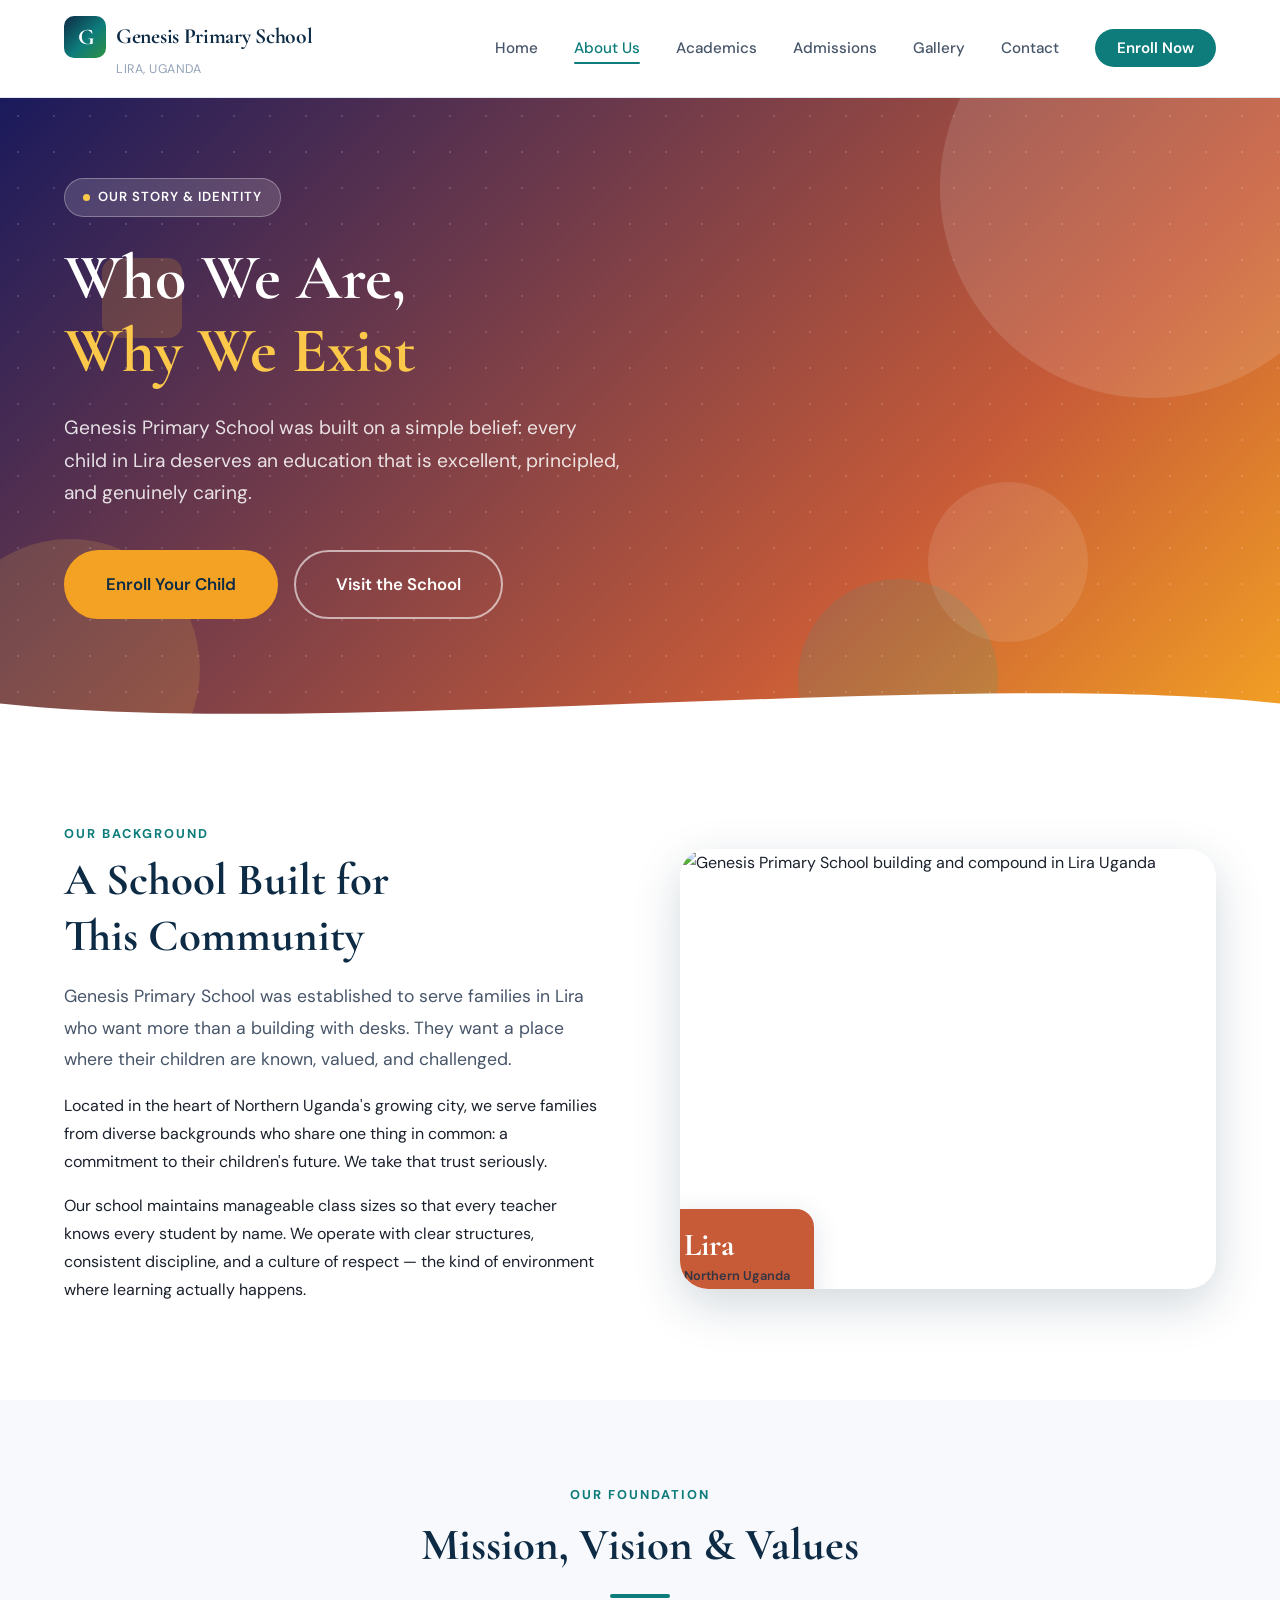
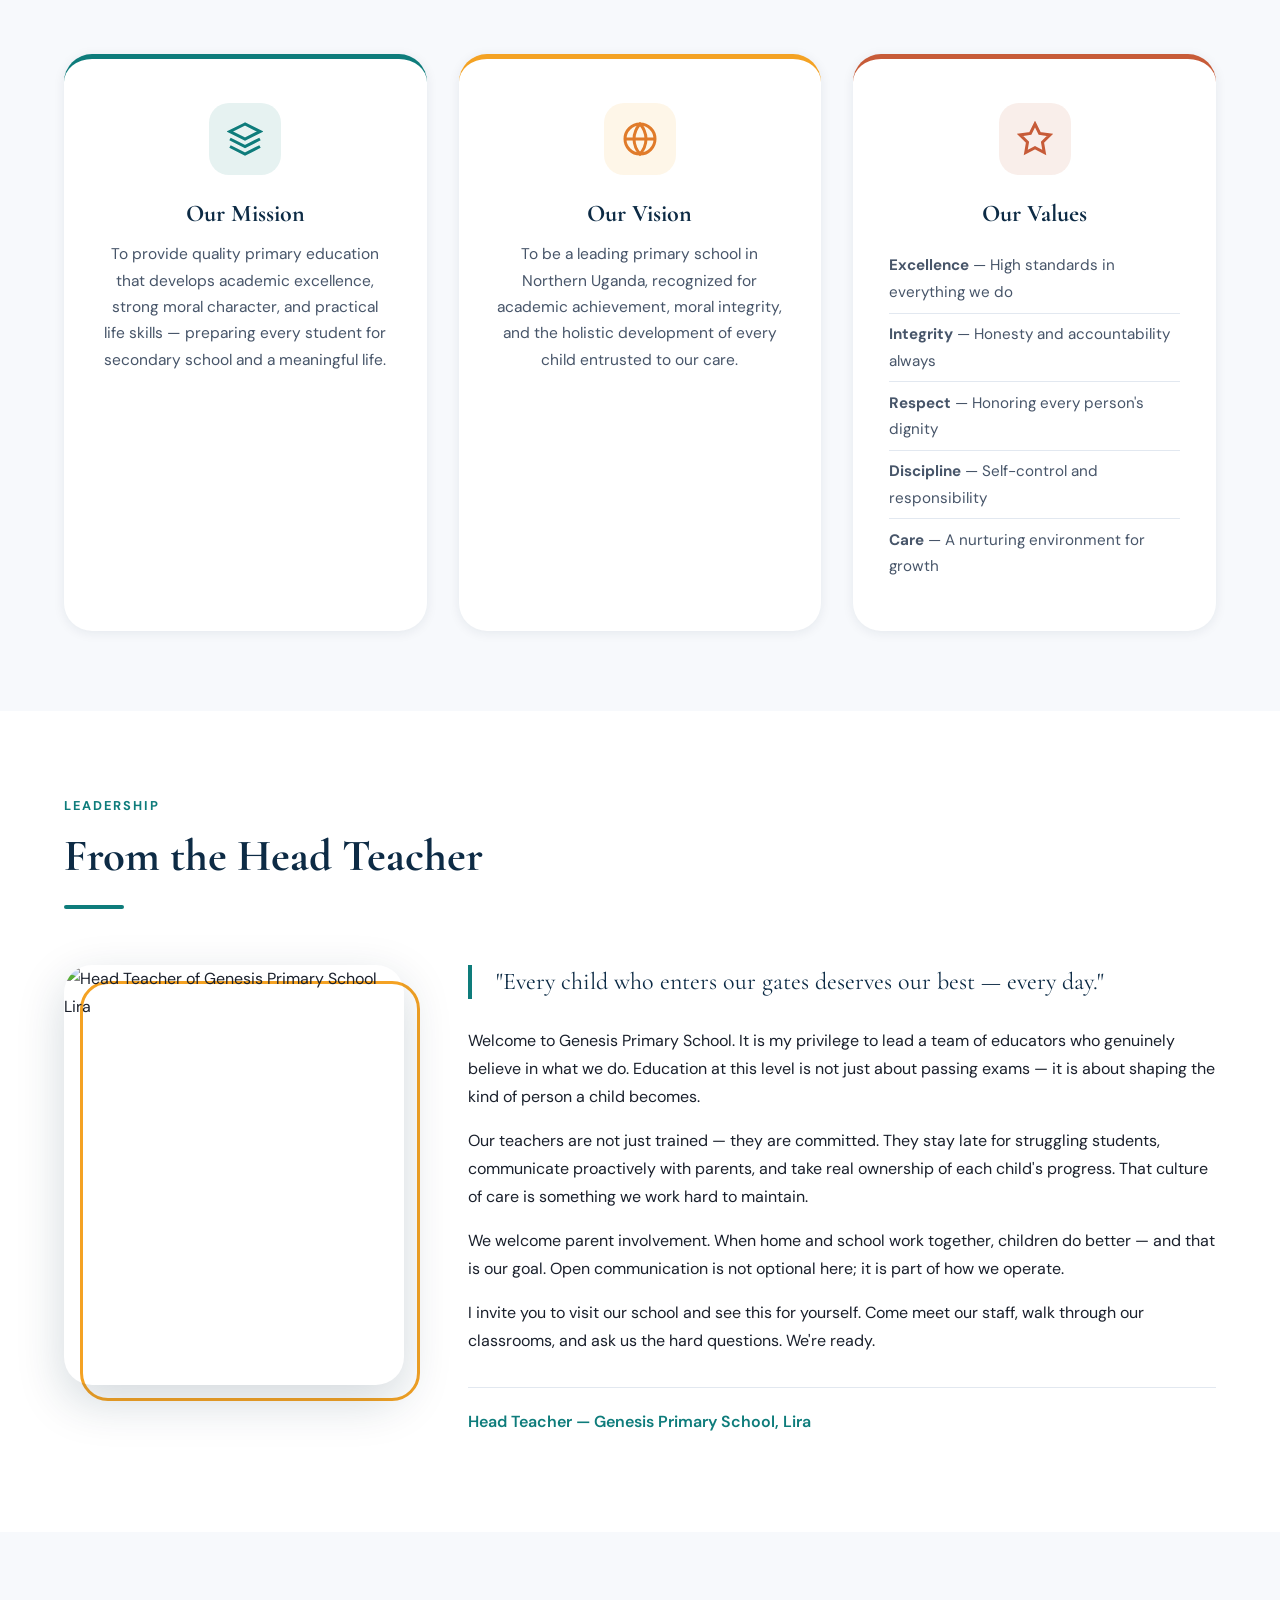
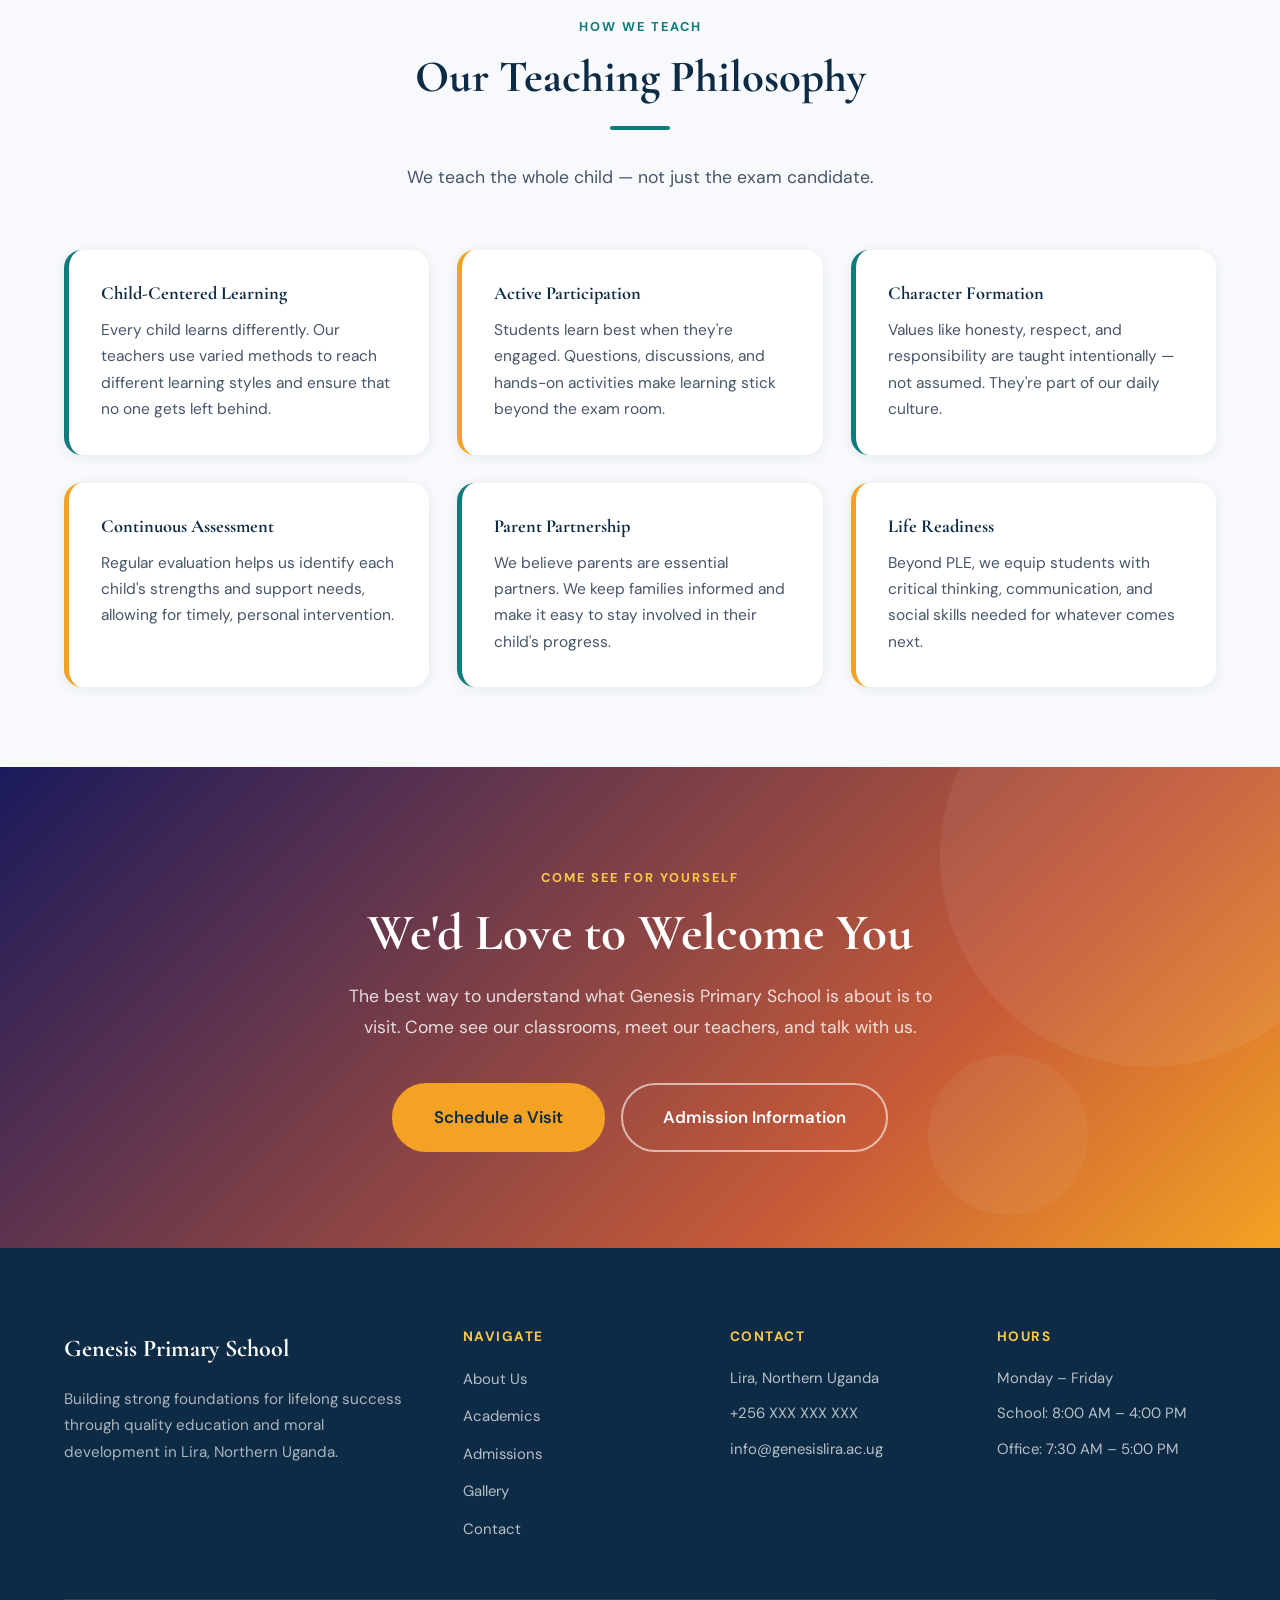
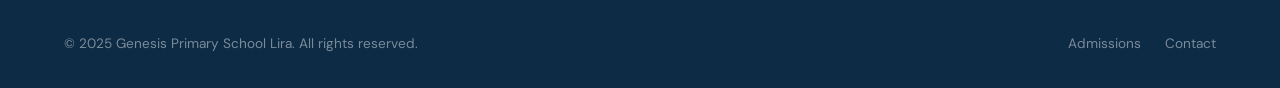
==== about.html @ eee66b1c "Genesis Website" ====
<!DOCTYPE html>
<html lang="en">
<head>
  <meta charset="UTF-8">
  <meta name="viewport" content="width=device-width, initial-scale=1.0">
  <meta name="description" content="About Genesis Primary School Lira — our story, mission, vision, values, and teaching philosophy.">
  <title>About Us | Genesis Primary School Lira</title>
  <link rel="preconnect" href="https://fonts.googleapis.com">
  <link rel="preconnect" href="https://fonts.gstatic.com" crossorigin>
  <link href="https://fonts.googleapis.com/css2?family=Cormorant+Garamond:wght@500;600;700&family=DM+Sans:wght@300;400;500;600;700&display=swap" rel="stylesheet">
  <link rel="stylesheet" href="css/style.css">
</head>
<body>

<!-- NAVBAR -->
<nav class="navbar" id="navbar">
  <div class="container">
    <div class="nav-wrapper">
      <a href="index.html" class="logo">
        <div class="logo-mark">
          <div class="logo-emblem"><span>G</span></div>
          <span class="logo-text">Genesis Primary School</span>
        </div>
        <span class="logo-location">Lira, Uganda</span>
      </a>
      <button class="nav-toggle" id="navToggle" aria-expanded="false" aria-label="Open navigation">
        <span></span><span></span><span></span>
      </button>
      <ul class="nav-menu" id="navMenu">
        <li><a href="index.html">Home</a></li>
        <li><a href="about.html" class="active">About Us</a></li>
        <li><a href="academics.html">Academics</a></li>
        <li><a href="admissions.html">Admissions</a></li>
        <li><a href="gallery.html">Gallery</a></li>
        <li><a href="contact.html">Contact</a></li>
        <li><a href="admissions.html" class="nav-cta">Enroll Now</a></li>
      </ul>
    </div>
  </div>
</nav>

<!-- ═══════════════════════════════════
     HERO — ABOUT (Deep Indigo → Terracotta → Gold)
═══════════════════════════════════ -->
<section class="hero hero--about">
  <div class="hero-shapes">
    <div class="shape shape-1"></div>
    <div class="shape shape-2"></div>
    <div class="shape shape-3"></div>
    <div class="shape shape-4"></div>
    <div class="shape shape-5"></div>
  </div>
  <div class="hero-grid"></div>

  <div class="hero-body">
    <div class="container">
      <div class="hero-badge">
        <span class="hero-badge-dot"></span>
        Our Story &amp; Identity
      </div>
      <h1 class="hero-title">
        Who We Are,<br>
        <span class="accent-line">Why We Exist</span>
      </h1>
      <p class="hero-subtitle">
        Genesis Primary School was built on a simple belief: every child in Lira
        deserves an education that is excellent, principled, and genuinely caring.
      </p>
      <div class="hero-actions">
        <a href="admissions.html" class="btn btn-primary btn-lg">Enroll Your Child</a>
        <a href="contact.html" class="btn btn-outline-white btn-lg">Visit the School</a>
      </div>
    </div>
  </div>

  <div class="hero-wave">
    <svg viewBox="0 0 1440 80" xmlns="http://www.w3.org/2000/svg" preserveAspectRatio="none">
      <path d="M0,40 C360,80 1080,0 1440,40 L1440,80 L0,80 Z" fill="#ffffff"/>
    </svg>
  </div>
</section>


<!-- OUR STORY -->
<section class="section">
  <div class="container">
    <div class="split-section">
      <div class="split-content reveal">
        <span class="section-label">Our Background</span>
        <h2 class="section-title">A School Built for<br>This Community</h2>
        <p class="text-large">
          Genesis Primary School was established to serve families in Lira who want more than a building
          with desks. They want a place where their children are known, valued, and challenged.
        </p>
        <p>
          Located in the heart of Northern Uganda's growing city, we serve families from diverse
          backgrounds who share one thing in common: a commitment to their children's future. We
          take that trust seriously.
        </p>
        <p>
          Our school maintains manageable class sizes so that every teacher knows every student by name.
          We operate with clear structures, consistent discipline, and a culture of respect — the kind
          of environment where learning actually happens.
        </p>
      </div>
      <div class="split-media reveal reveal-delay-2">
        <div class="media-frame">
          <img src="images/school-exterior.jpg" alt="Genesis Primary School building and compound in Lira Uganda">
          <div class="media-badge" style="background: var(--terracotta); color: white;">
            <strong>Lira</strong>
            <span>Northern Uganda</span>
          </div>
        </div>
      </div>
    </div>
  </div>
</section>


<!-- MISSION VISION VALUES -->
<section class="section section-cream">
  <div class="container">
    <div class="section-head section-head--center reveal">
      <span class="section-label">Our Foundation</span>
      <h2 class="section-title">Mission, Vision &amp; Values</h2>
      <div class="divider"></div>
    </div>

    <div class="mvv-grid">
      <div class="mvv-card reveal reveal-delay-1">
        <div class="mvv-icon">
          <svg width="36" height="36" viewBox="0 0 24 24" fill="none" stroke="currentColor" stroke-width="2"><path d="M12 2L2 7l10 5 10-5-10-5z"/><path d="M2 17l10 5 10-5M2 12l10 5 10-5"/></svg>
        </div>
        <h3 class="mvv-title">Our Mission</h3>
        <p class="mvv-text">
          To provide quality primary education that develops academic excellence,
          strong moral character, and practical life skills — preparing every student
          for secondary school and a meaningful life.
        </p>
      </div>

      <div class="mvv-card reveal reveal-delay-2">
        <div class="mvv-icon">
          <svg width="36" height="36" viewBox="0 0 24 24" fill="none" stroke="currentColor" stroke-width="2"><circle cx="12" cy="12" r="10"/><line x1="2" y1="12" x2="22" y2="12"/><path d="M12 2a15.3 15.3 0 0 1 4 10 15.3 15.3 0 0 1-4 10 15.3 15.3 0 0 1-4-10 15.3 15.3 0 0 1 4-10z"/></svg>
        </div>
        <h3 class="mvv-title">Our Vision</h3>
        <p class="mvv-text">
          To be a leading primary school in Northern Uganda, recognized for academic
          achievement, moral integrity, and the holistic development of every child
          entrusted to our care.
        </p>
      </div>

      <div class="mvv-card reveal reveal-delay-3">
        <div class="mvv-icon">
          <svg width="36" height="36" viewBox="0 0 24 24" fill="none" stroke="currentColor" stroke-width="2"><polygon points="12 2 15.09 8.26 22 9.27 17 14.14 18.18 21.02 12 17.77 5.82 21.02 7 14.14 2 9.27 8.91 8.26 12 2"/></svg>
        </div>
        <h3 class="mvv-title">Our Values</h3>
        <ul class="mvv-list">
          <li><strong>Excellence</strong> — High standards in everything we do</li>
          <li><strong>Integrity</strong> — Honesty and accountability always</li>
          <li><strong>Respect</strong> — Honoring every person's dignity</li>
          <li><strong>Discipline</strong> — Self-control and responsibility</li>
          <li><strong>Care</strong> — A nurturing environment for growth</li>
        </ul>
      </div>
    </div>
  </div>
</section>


<!-- HEAD TEACHER MESSAGE -->
<section class="section">
  <div class="container">
    <div class="section-head reveal">
      <span class="section-label">Leadership</span>
      <h2 class="section-title">From the Head Teacher</h2>
      <div class="divider divider--left"></div>
    </div>

    <div class="message-layout">
      <div class="message-photo-wrap reveal">
        <img src="images/head-teacher.jpg" alt="Head Teacher of Genesis Primary School Lira">
        <div class="message-photo-accent"></div>
      </div>
      <div class="message-content reveal reveal-delay-2">
        <blockquote>
          "Every child who enters our gates deserves our best — every day."
        </blockquote>
        <p>
          Welcome to Genesis Primary School. It is my privilege to lead a team of educators who
          genuinely believe in what we do. Education at this level is not just about passing exams —
          it is about shaping the kind of person a child becomes.
        </p>
        <p>
          Our teachers are not just trained — they are committed. They stay late for struggling students,
          communicate proactively with parents, and take real ownership of each child's progress.
          That culture of care is something we work hard to maintain.
        </p>
        <p>
          We welcome parent involvement. When home and school work together, children do better — and that
          is our goal. Open communication is not optional here; it is part of how we operate.
        </p>
        <p>
          I invite you to visit our school and see this for yourself. Come meet our staff, walk through
          our classrooms, and ask us the hard questions. We're ready.
        </p>
        <p class="message-signature">Head Teacher — Genesis Primary School, Lira</p>
      </div>
    </div>
  </div>
</section>


<!-- TEACHING PHILOSOPHY -->
<section class="section section-cream">
  <div class="container">
    <div class="section-head section-head--center reveal">
      <span class="section-label">How We Teach</span>
      <h2 class="section-title">Our Teaching Philosophy</h2>
      <div class="divider"></div>
      <p class="section-desc section-desc--center mt-md">
        We teach the whole child — not just the exam candidate.
      </p>
    </div>

    <div class="philosophy-grid">
      <div class="philosophy-card reveal reveal-delay-1">
        <h3>Child-Centered Learning</h3>
        <p>Every child learns differently. Our teachers use varied methods to reach different learning styles and ensure that no one gets left behind.</p>
      </div>
      <div class="philosophy-card reveal reveal-delay-2">
        <h3>Active Participation</h3>
        <p>Students learn best when they're engaged. Questions, discussions, and hands-on activities make learning stick beyond the exam room.</p>
      </div>
      <div class="philosophy-card reveal reveal-delay-3">
        <h3>Character Formation</h3>
        <p>Values like honesty, respect, and responsibility are taught intentionally — not assumed. They're part of our daily culture.</p>
      </div>
      <div class="philosophy-card reveal reveal-delay-1">
        <h3>Continuous Assessment</h3>
        <p>Regular evaluation helps us identify each child's strengths and support needs, allowing for timely, personal intervention.</p>
      </div>
      <div class="philosophy-card reveal reveal-delay-2">
        <h3>Parent Partnership</h3>
        <p>We believe parents are essential partners. We keep families informed and make it easy to stay involved in their child's progress.</p>
      </div>
      <div class="philosophy-card reveal reveal-delay-3">
        <h3>Life Readiness</h3>
        <p>Beyond PLE, we equip students with critical thinking, communication, and social skills needed for whatever comes next.</p>
      </div>
    </div>
  </div>
</section>


<!-- CTA -->
<section class="cta-section" style="background: var(--hero-about);">
  <div class="hero-shapes">
    <div class="shape shape-1"></div>
    <div class="shape shape-3"></div>
  </div>
  <div class="container">
    <div class="cta-inner reveal">
      <span class="section-label section-label--light">Come See for Yourself</span>
      <h2 class="cta-title">We'd Love to Welcome You</h2>
      <p class="cta-desc">
        The best way to understand what Genesis Primary School is about is to visit.
        Come see our classrooms, meet our teachers, and talk with us.
      </p>
      <div class="cta-buttons">
        <a href="contact.html" class="btn btn-primary btn-lg">Schedule a Visit</a>
        <a href="admissions.html" class="btn btn-outline-white btn-lg">Admission Information</a>
      </div>
    </div>
  </div>
</section>


<!-- FOOTER -->
<footer class="footer">
  <div class="container">
    <div class="footer-top">
      <div class="footer-brand">
        <span class="footer-logo-text">Genesis Primary School</span>
        <p>Building strong foundations for lifelong success through quality education and moral development in Lira, Northern Uganda.</p>
      </div>
      <div>
        <h4 class="footer-heading">Navigate</h4>
        <ul class="footer-links">
          <li><a href="about.html">About Us</a></li>
          <li><a href="academics.html">Academics</a></li>
          <li><a href="admissions.html">Admissions</a></li>
          <li><a href="gallery.html">Gallery</a></li>
          <li><a href="contact.html">Contact</a></li>
        </ul>
      </div>
      <div>
        <h4 class="footer-heading">Contact</h4>
        <ul class="footer-contact-list">
          <li>Lira, Northern Uganda</li>
          <li>+256 XXX XXX XXX</li>
          <li>info@genesislira.ac.ug</li>
        </ul>
      </div>
      <div>
        <h4 class="footer-heading">Hours</h4>
        <ul class="footer-contact-list">
          <li>Monday – Friday</li>
          <li>School: 8:00 AM – 4:00 PM</li>
          <li>Office: 7:30 AM – 5:00 PM</li>
        </ul>
      </div>
    </div>
    <div class="footer-bottom">
      <p>&copy; 2025 Genesis Primary School Lira. All rights reserved.</p>
      <div class="footer-bottom-links">
        <a href="admissions.html">Admissions</a>
        <a href="contact.html">Contact</a>
      </div>
    </div>
  </div>
</footer>

<script src="js/main.js"></script>
</body>
</html>
---- css/style.css ----
/* ============================================================
   GENESIS PRIMARY SCHOOL — FULL STYLES
   Design: Warm-professional, East African soul, modern 2025
   ============================================================ */

/* === ROOT TOKENS === */
:root {
  /* Primary Palette */
  --navy:          #0d2b45;
  --navy-mid:      #1a4060;
  --teal:          #0e7c7b;
  --teal-light:    #12a89e;
  --green:         #2d9142;
  --green-light:   #3ab55a;

  /* Accent / Warmth */
  --gold:          #f4a223;
  --gold-light:    #fbc84a;
  --terracotta:    #c75b38;
  --amber:         #e07b2a;

  /* Hero gradients — each page gets its own */
  --hero-home:     linear-gradient(135deg, #0d2b45 0%, #0e7c7b 55%, #2d9142 100%);
  --hero-about:    linear-gradient(135deg, #1a1a5c 0%, #c75b38 70%, #f4a223 100%);
  --hero-academics:linear-gradient(135deg, #063a2e 0%, #0e7c7b 60%, #2d9142 100%);
  --hero-admissions:linear-gradient(135deg, #2d1654 0%, #0d2b45 55%, #0e7c7b 100%);
  --hero-gallery:  linear-gradient(135deg, #3a1a00 0%, #c75b38 60%, #f4a223 100%);
  --hero-contact:  linear-gradient(135deg, #0d2b45 0%, #1a4060 50%, #0e7c7b 100%);

  /* Neutrals */
  --white:         #ffffff;
  --off-white:     #f7f9fc;
  --gray-100:      #f0f4f8;
  --gray-200:      #e2e8f0;
  --gray-400:      #94a3b8;
  --gray-600:      #475569;
  --gray-900:      #1a202c;

  /* Typography */
  --font-display:  'Cormorant Garamond', Georgia, serif;
  --font-body:     'DM Sans', system-ui, sans-serif;

  /* Spacing */
  --radius:        10px;
  --radius-lg:     18px;
  --radius-xl:     28px;

  /* Shadows */
  --shadow-sm:     0 2px 12px rgba(13,43,69,.08);
  --shadow-md:     0 6px 28px rgba(13,43,69,.13);
  --shadow-lg:     0 16px 48px rgba(13,43,69,.18);

  --transition:    all .35s cubic-bezier(.4,0,.2,1);
}

/* === RESET === */
*, *::before, *::after { box-sizing: border-box; margin: 0; padding: 0; }
html { scroll-behavior: smooth; font-size: 16px; }
body {
  font-family: var(--font-body);
  color: var(--gray-900);
  background: var(--white);
  line-height: 1.75;
  -webkit-font-smoothing: antialiased;
}
a { text-decoration: none; transition: var(--transition); }
img { max-width: 100%; display: block; }
ul { list-style: none; }
h1,h2,h3,h4 { font-family: var(--font-display); line-height: 1.25; color: var(--navy); }
p { margin-bottom: 1rem; }

/* === CONTAINER === */
.container { max-width: 1200px; margin: 0 auto; padding: 0 24px; }

/* ============================================================
   NAVIGATION
   ============================================================ */
.navbar {
  position: sticky;
  top: 0;
  z-index: 900;
  background: rgba(255,255,255,.97);
  backdrop-filter: blur(12px);
  border-bottom: 1px solid var(--gray-200);
  transition: var(--transition);
}
.navbar.scrolled { box-shadow: var(--shadow-md); }

.nav-wrapper {
  display: flex;
  align-items: center;
  justify-content: space-between;
  padding: 1rem 0;
}

/* Logo */
.logo { display: flex; flex-direction: column; gap: 1px; }
.logo-mark {
  display: flex;
  align-items: center;
  gap: 10px;
}
.logo-emblem {
  width: 42px; height: 42px;
  background: var(--hero-home);
  border-radius: 10px;
  display: flex; align-items: center; justify-content: center;
  flex-shrink: 0;
}
.logo-emblem span {
  font-family: var(--font-display);
  font-size: 1.4rem;
  font-weight: 700;
  color: var(--white);
  letter-spacing: -1px;
}
.logo-text {
  font-family: var(--font-display);
  font-size: 1.35rem;
  font-weight: 700;
  color: var(--navy);
  letter-spacing: -.3px;
}
.logo-location {
  font-size: .78rem;
  color: var(--gray-400);
  padding-left: 52px;
  letter-spacing: .5px;
  text-transform: uppercase;
}

/* Nav menu */
.nav-menu {
  display: flex;
  gap: 2.25rem;
  align-items: center;
}
.nav-menu a {
  font-size: .95rem;
  font-weight: 500;
  color: var(--gray-600);
  position: relative;
  padding: 4px 0;
}
.nav-menu a::after {
  content: '';
  position: absolute;
  bottom: -2px; left: 0;
  width: 0; height: 2px;
  background: var(--teal);
  border-radius: 2px;
  transition: var(--transition);
}
.nav-menu a:hover,
.nav-menu a.active { color: var(--teal); }
.nav-menu a:hover::after,
.nav-menu a.active::after { width: 100%; }

/* Enroll CTA in nav */
.nav-cta {
  background: var(--teal);
  color: var(--white) !important;
  padding: 9px 22px !important;
  border-radius: 50px;
  font-weight: 600 !important;
}
.nav-cta:hover { background: var(--teal-light) !important; color: var(--white) !important; }
.nav-cta::after { display: none !important; }

.nav-toggle {
  display: none;
  flex-direction: column;
  gap: 5px;
  background: none;
  border: none;
  cursor: pointer;
  padding: 8px;
}
.nav-toggle span {
  display: block;
  width: 24px; height: 2.5px;
  background: var(--navy);
  border-radius: 2px;
  transition: var(--transition);
}


/* ============================================================
   HERO — ANIMATED, UNIQUE PER PAGE
   ============================================================ */
.hero {
  position: relative;
  overflow: hidden;
  display: flex;
  align-items: center;
  min-height: 620px;
  color: var(--white);
}

/* Each page hero */
.hero--home       { background: var(--hero-home); }
.hero--about      { background: var(--hero-about); }
.hero--academics  { background: var(--hero-academics); }
.hero--admissions { background: var(--hero-admissions); }
.hero--gallery    { background: var(--hero-gallery); }
.hero--contact    { background: var(--hero-contact); }

/* Animated floating shapes */
.hero-shapes { position: absolute; inset: 0; pointer-events: none; overflow: hidden; }

.shape {
  position: absolute;
  border-radius: 50%;
  opacity: .12;
  animation: floatShape 8s ease-in-out infinite;
}
.shape-1 {
  width: 420px; height: 420px;
  background: var(--white);
  top: -120px; right: -80px;
  animation-duration: 9s;
}
.shape-2 {
  width: 260px; height: 260px;
  background: var(--gold-light);
  bottom: -60px; left: -60px;
  animation-duration: 11s;
  animation-delay: -3s;
  opacity: .15;
}
.shape-3 {
  width: 160px; height: 160px;
  background: var(--white);
  top: 60%; right: 15%;
  animation-duration: 7s;
  animation-delay: -5s;
  opacity: .1;
}
.shape-4 {
  width: 80px; height: 80px;
  background: var(--gold);
  top: 25%; left: 8%;
  animation-duration: 6s;
  animation-delay: -1s;
  opacity: .2;
  border-radius: 14px;
}
.shape-5 {
  width: 200px; height: 200px;
  background: var(--teal-light);
  bottom: -40px; right: 22%;
  animation-duration: 10s;
  animation-delay: -7s;
  opacity: .13;
}

@keyframes floatShape {
  0%,100% { transform: translateY(0) rotate(0deg) scale(1); }
  33%      { transform: translateY(-24px) rotate(5deg) scale(1.04); }
  66%      { transform: translateY(12px) rotate(-3deg) scale(.97); }
}

/* Animated dot-grid overlay */
.hero-grid {
  position: absolute; inset: 0;
  background-image: radial-gradient(circle, rgba(255,255,255,.15) 1px, transparent 1px);
  background-size: 36px 36px;
  animation: gridDrift 20s linear infinite;
}
@keyframes gridDrift {
  0%   { background-position: 0 0; }
  100% { background-position: 72px 72px; }
}

/* Wave at the bottom */
.hero-wave {
  position: absolute;
  bottom: -1px; left: 0;
  width: 100%; overflow: hidden;
  line-height: 0;
}
.hero-wave svg { display: block; width: 100%; }

/* Hero content */
.hero-body {
  position: relative;
  z-index: 2;
  width: 100%;
  padding: 80px 0 120px;
}
.hero-badge {
  display: inline-flex;
  align-items: center;
  gap: 8px;
  background: rgba(255,255,255,.15);
  border: 1px solid rgba(255,255,255,.3);
  backdrop-filter: blur(8px);
  color: var(--white);
  font-size: .82rem;
  font-weight: 600;
  letter-spacing: 1px;
  text-transform: uppercase;
  padding: 7px 18px;
  border-radius: 50px;
  margin-bottom: 1.5rem;
  opacity: 0;
  animation: heroReveal .7s ease .1s forwards;
}
.hero-badge-dot {
  width: 7px; height: 7px;
  background: var(--gold-light);
  border-radius: 50%;
  animation: pulse 2s infinite;
}
@keyframes pulse {
  0%,100% { transform: scale(1); opacity: 1; }
  50%      { transform: scale(1.5); opacity: .6; }
}

.hero-title {
  font-family: var(--font-display);
  font-size: clamp(2.6rem, 5vw, 4.2rem);
  font-weight: 700;
  color: var(--white);
  line-height: 1.15;
  max-width: 720px;
  opacity: 0;
  animation: heroReveal .8s ease .25s forwards;
}
.hero-title .accent-line {
  display: block;
  color: var(--gold-light);
}

.hero-subtitle {
  font-size: clamp(1rem, 2vw, 1.2rem);
  color: rgba(255,255,255,.85);
  max-width: 560px;
  margin: 1.5rem 0 2.5rem;
  line-height: 1.7;
  opacity: 0;
  animation: heroReveal .8s ease .45s forwards;
}

.hero-actions {
  display: flex;
  gap: 1rem;
  flex-wrap: wrap;
  opacity: 0;
  animation: heroReveal .8s ease .65s forwards;
}

/* Hero stats row */
.hero-stats {
  display: flex;
  gap: 3rem;
  margin-top: 3.5rem;
  padding-top: 2rem;
  border-top: 1px solid rgba(255,255,255,.2);
  opacity: 0;
  animation: heroReveal .8s ease .85s forwards;
}
.hero-stat strong {
  display: block;
  font-family: var(--font-display);
  font-size: 2rem;
  color: var(--gold-light);
  line-height: 1;
}
.hero-stat span {
  font-size: .82rem;
  color: rgba(255,255,255,.75);
  letter-spacing: .5px;
  text-transform: uppercase;
}

/* Floating image card in hero */
.hero-image-card {
  position: absolute;
  right: 5%;
  top: 50%;
  transform: translateY(-50%);
  width: 340px;
  border-radius: var(--radius-xl);
  overflow: hidden;
  box-shadow: 0 32px 80px rgba(0,0,0,.35);
  opacity: 0;
  animation: heroReveal .9s ease .5s forwards;
}
.hero-image-card img {
  width: 100%; height: 400px;
  object-fit: cover;
}
.hero-image-card-caption {
  background: rgba(255,255,255,.12);
  backdrop-filter: blur(10px);
  padding: 14px 18px;
  border-top: 1px solid rgba(255,255,255,.15);
}
.hero-image-card-caption p {
  font-size: .85rem;
  color: var(--white);
  margin: 0;
  font-weight: 500;
}

@keyframes heroReveal {
  from { opacity: 0; transform: translateY(28px); }
  to   { opacity: 1; transform: translateY(0); }
}


/* ============================================================
   BUTTONS
   ============================================================ */
.btn {
  display: inline-flex;
  align-items: center;
  gap: 8px;
  padding: .85rem 2rem;
  font-family: var(--font-body);
  font-size: .95rem;
  font-weight: 600;
  border-radius: 50px;
  border: 2px solid transparent;
  cursor: pointer;
  transition: var(--transition);
  white-space: nowrap;
}
.btn svg { width: 18px; height: 18px; flex-shrink: 0; }

.btn-primary {
  background: var(--gold);
  color: var(--navy);
  border-color: var(--gold);
}
.btn-primary:hover {
  background: var(--gold-light);
  border-color: var(--gold-light);
  transform: translateY(-3px);
  box-shadow: 0 12px 30px rgba(244,162,35,.35);
}

.btn-white {
  background: var(--white);
  color: var(--navy);
  border-color: var(--white);
}
.btn-white:hover {
  background: transparent;
  color: var(--white);
  transform: translateY(-3px);
}

.btn-outline-white {
  background: transparent;
  color: var(--white);
  border-color: rgba(255,255,255,.6);
}
.btn-outline-white:hover {
  background: var(--white);
  color: var(--navy);
  transform: translateY(-3px);
}

.btn-teal {
  background: var(--teal);
  color: var(--white);
  border-color: var(--teal);
}
.btn-teal:hover {
  background: var(--teal-light);
  border-color: var(--teal-light);
  transform: translateY(-3px);
  box-shadow: 0 12px 30px rgba(14,124,123,.3);
}

.btn-outline-navy {
  background: transparent;
  color: var(--navy);
  border-color: var(--navy);
}
.btn-outline-navy:hover {
  background: var(--navy);
  color: var(--white);
  transform: translateY(-3px);
}

.btn-lg { padding: 1.1rem 2.5rem; font-size: 1.05rem; }
.btn-full { width: 100%; justify-content: center; }


/* ============================================================
   SECTION SCAFFOLDING
   ============================================================ */
.section { padding: 5rem 0; }
.section-sm { padding: 3rem 0; }
.section-cream  { background: var(--off-white); }
.section-navy   { background: var(--navy); }
.section-teal   { background: var(--teal); }
.section-gold   { background: var(--gold); }

.section-label {
  display: inline-block;
  font-size: .8rem;
  font-weight: 700;
  letter-spacing: 2px;
  text-transform: uppercase;
  color: var(--teal);
  margin-bottom: .75rem;
}
.section-label--light { color: var(--gold-light); }

.section-title {
  font-family: var(--font-display);
  font-size: clamp(1.9rem, 3.5vw, 2.8rem);
  color: var(--navy);
  margin-bottom: 1rem;
}
.section-title--white { color: var(--white); }
.section-title--center { text-align: center; }

.section-desc {
  font-size: 1.1rem;
  color: var(--gray-600);
  max-width: 650px;
  line-height: 1.8;
}
.section-desc--center { margin: 0 auto; text-align: center; }
.section-desc--white { color: rgba(255,255,255,.8); }

.section-head { margin-bottom: 3.5rem; }
.section-head--center { text-align: center; }


/* ============================================================
   CARDS — GENERAL
   ============================================================ */
.card {
  background: var(--white);
  border-radius: var(--radius-lg);
  box-shadow: var(--shadow-sm);
  transition: var(--transition);
  overflow: hidden;
}
.card:hover {
  transform: translateY(-6px);
  box-shadow: var(--shadow-lg);
}
.card-body { padding: 2rem; }


/* ============================================================
   HOME — WHY CHOOSE US
   ============================================================ */
.features-grid {
  display: grid;
  grid-template-columns: repeat(auto-fit, minmax(260px, 1fr));
  gap: 1.75rem;
}
.feature-card {
  background: var(--white);
  border-radius: var(--radius-lg);
  padding: 2.25rem 2rem;
  box-shadow: var(--shadow-sm);
  border-bottom: 4px solid transparent;
  transition: var(--transition);
  position: relative;
  overflow: hidden;
}
.feature-card::before {
  content: '';
  position: absolute;
  top: 0; left: 0; right: 0;
  height: 4px;
  background: var(--hero-home);
  transform: scaleX(0);
  transition: var(--transition);
  transform-origin: left;
}
.feature-card:hover::before { transform: scaleX(1); }
.feature-card:hover {
  transform: translateY(-6px);
  box-shadow: var(--shadow-lg);
}
.feature-icon {
  width: 58px; height: 58px;
  border-radius: 14px;
  background: var(--gray-100);
  display: flex; align-items: center; justify-content: center;
  margin-bottom: 1.5rem;
  color: var(--teal);
  transition: var(--transition);
}
.feature-card:hover .feature-icon {
  background: var(--teal);
  color: var(--white);
}
.feature-title {
  font-size: 1.2rem;
  color: var(--navy);
  margin-bottom: .75rem;
}
.feature-text { color: var(--gray-600); font-size: .97rem; margin: 0; }


/* ============================================================
   HOME — ACADEMICS SPLIT
   ============================================================ */
.split-section {
  display: grid;
  grid-template-columns: 1fr 1fr;
  gap: 5rem;
  align-items: center;
}
.split-section--reverse .split-media { order: -1; }

.split-content { }
.split-content .section-label { margin-bottom: .5rem; }

.check-list { margin: 1.75rem 0; }
.check-list li {
  display: flex;
  align-items: flex-start;
  gap: 12px;
  padding: .6rem 0;
  color: var(--gray-600);
  border-bottom: 1px solid var(--gray-200);
  font-size: .97rem;
}
.check-list li:last-child { border-bottom: none; }
.check-list li::before {
  content: '';
  display: inline-block;
  width: 20px; height: 20px;
  background: var(--green);
  border-radius: 50%;
  flex-shrink: 0;
  margin-top: 3px;
  background-image: url("data:image/svg+xml,%3Csvg xmlns='http://www.w3.org/2000/svg' viewBox='0 0 24 24' fill='none' stroke='white' stroke-width='3'%3E%3Cpolyline points='20 6 9 17 4 12'/%3E%3C/svg%3E");
  background-size: 12px;
  background-position: center;
  background-repeat: no-repeat;
}

.split-media { position: relative; }
.media-frame {
  border-radius: var(--radius-xl);
  overflow: hidden;
  box-shadow: var(--shadow-lg);
  position: relative;
}
.media-frame img {
  width: 100%; height: 440px;
  object-fit: cover;
  display: block;
}
/* Floating accent badge on image */
.media-badge {
  position: absolute;
  bottom: -20px; left: -20px;
  background: var(--gold);
  color: var(--navy);
  border-radius: var(--radius-lg);
  padding: 1.25rem 1.5rem;
  box-shadow: var(--shadow-md);
  min-width: 140px;
}
.media-badge strong {
  display: block;
  font-family: var(--font-display);
  font-size: 2rem;
  line-height: 1;
}
.media-badge span {
  font-size: .8rem;
  font-weight: 600;
  color: var(--navy);
  opacity: .8;
}


/* ============================================================
   HOME — FACILITIES
   ============================================================ */
.facilities-grid {
  display: grid;
  grid-template-columns: repeat(3, 1fr);
  gap: 1.5rem;
}
.facility-card {
  background: var(--white);
  border-radius: var(--radius-lg);
  padding: 1.75rem;
  box-shadow: var(--shadow-sm);
  display: flex;
  align-items: flex-start;
  gap: 1rem;
  transition: var(--transition);
}
.facility-card:hover {
  transform: translateY(-4px);
  box-shadow: var(--shadow-md);
  background: var(--navy);
  color: var(--white);
}
.facility-card:hover .facility-name { color: var(--white); }
.facility-card:hover .facility-desc { color: rgba(255,255,255,.75); }
.facility-card:hover .facility-icon { background: rgba(255,255,255,.12); color: var(--gold-light); }

.facility-icon {
  width: 46px; height: 46px;
  border-radius: 12px;
  background: var(--gray-100);
  color: var(--teal);
  display: flex; align-items: center; justify-content: center;
  flex-shrink: 0;
  transition: var(--transition);
}
.facility-name {
  font-family: var(--font-display);
  font-size: 1.1rem;
  color: var(--navy);
  margin-bottom: .3rem;
  transition: var(--transition);
}
.facility-desc {
  font-size: .9rem;
  color: var(--gray-600);
  margin: 0;
  transition: var(--transition);
}


/* ============================================================
   HOME — TESTIMONIALS
   ============================================================ */
.testimonials-grid {
  display: grid;
  grid-template-columns: repeat(auto-fit, minmax(300px, 1fr));
  gap: 2rem;
}
.testimonial-card {
  background: var(--white);
  border-radius: var(--radius-lg);
  padding: 2.25rem;
  box-shadow: var(--shadow-sm);
  position: relative;
  transition: var(--transition);
}
.testimonial-card:hover {
  transform: translateY(-5px);
  box-shadow: var(--shadow-md);
}
.testimonial-card::before {
  content: '"';
  position: absolute;
  top: -10px; left: 24px;
  font-family: var(--font-display);
  font-size: 7rem;
  color: var(--teal);
  opacity: .12;
  line-height: 1;
  pointer-events: none;
}
.stars {
  display: flex;
  gap: 3px;
  margin-bottom: 1rem;
}
.stars span {
  color: var(--gold);
  font-size: 1.1rem;
}
.testimonial-text {
  color: var(--gray-600);
  font-style: italic;
  line-height: 1.8;
  margin-bottom: 1.5rem;
}
.testimonial-author {
  display: flex;
  align-items: center;
  gap: 12px;
}
.author-avatar {
  width: 44px; height: 44px;
  border-radius: 50%;
  background: var(--hero-home);
  display: flex; align-items: center; justify-content: center;
  color: var(--white);
  font-family: var(--font-display);
  font-size: 1.1rem;
  font-weight: 700;
  flex-shrink: 0;
}
.author-name {
  font-weight: 600;
  color: var(--navy);
  margin-bottom: 2px;
  font-size: .97rem;
}
.author-role {
  font-size: .82rem;
  color: var(--teal);
  font-weight: 600;
  margin: 0;
}


/* ============================================================
   CTA SECTION
   ============================================================ */
.cta-section {
  padding: 6rem 0;
  position: relative;
  overflow: hidden;
  background: var(--hero-home);
  text-align: center;
}
.cta-section .hero-shapes { opacity: .5; }
.cta-inner { position: relative; z-index: 2; }
.cta-title {
  font-family: var(--font-display);
  font-size: clamp(2rem, 4vw, 3.2rem);
  color: var(--white);
  margin-bottom: 1rem;
}
.cta-desc {
  font-size: 1.1rem;
  color: rgba(255,255,255,.82);
  max-width: 600px;
  margin: 0 auto 2.5rem;
  line-height: 1.75;
}
.cta-buttons {
  display: flex;
  gap: 1rem;
  justify-content: center;
  flex-wrap: wrap;
}


/* ============================================================
   ABOUT PAGE
   ============================================================ */
.mvv-grid {
  display: grid;
  grid-template-columns: repeat(3, 1fr);
  gap: 2rem;
}
.mvv-card {
  background: var(--white);
  border-radius: var(--radius-xl);
  padding: 2.75rem 2.25rem;
  box-shadow: var(--shadow-sm);
  text-align: center;
  transition: var(--transition);
  position: relative;
  overflow: hidden;
}
.mvv-card:nth-child(1) { border-top: 5px solid var(--teal); }
.mvv-card:nth-child(2) { border-top: 5px solid var(--gold); }
.mvv-card:nth-child(3) { border-top: 5px solid var(--terracotta); }
.mvv-card:hover { transform: translateY(-8px); box-shadow: var(--shadow-lg); }

.mvv-icon {
  width: 72px; height: 72px;
  border-radius: 20px;
  margin: 0 auto 1.5rem;
  display: flex; align-items: center; justify-content: center;
}
.mvv-card:nth-child(1) .mvv-icon { background: rgba(14,124,123,.1); color: var(--teal); }
.mvv-card:nth-child(2) .mvv-icon { background: rgba(244,162,35,.1); color: var(--amber); }
.mvv-card:nth-child(3) .mvv-icon { background: rgba(199,91,56,.1); color: var(--terracotta); }

.mvv-title {
  font-size: 1.5rem;
  margin-bottom: .75rem;
  color: var(--navy);
}
.mvv-text { color: var(--gray-600); line-height: 1.7; font-size: .97rem; margin: 0; }
.mvv-list { text-align: left; margin-top: 1rem; }
.mvv-list li {
  padding: .45rem 0;
  color: var(--gray-600);
  font-size: .95rem;
  border-bottom: 1px solid var(--gray-200);
}
.mvv-list li:last-child { border-bottom: none; }

/* Head Teacher message */
.message-layout {
  display: grid;
  grid-template-columns: 340px 1fr;
  gap: 4rem;
  align-items: start;
}
.message-photo-wrap { position: relative; }
.message-photo-wrap img {
  width: 100%; height: 420px;
  object-fit: cover;
  border-radius: var(--radius-xl);
  box-shadow: var(--shadow-lg);
}
.message-photo-accent {
  position: absolute;
  bottom: -16px; right: -16px;
  width: 100%; height: 100%;
  border-radius: var(--radius-xl);
  border: 3px solid var(--gold);
  z-index: -1;
}
.message-content blockquote {
  font-family: var(--font-display);
  font-size: 1.5rem;
  color: var(--navy);
  border-left: 4px solid var(--teal);
  padding-left: 1.5rem;
  margin-bottom: 1.75rem;
  line-height: 1.4;
}
.message-signature {
  margin-top: 2rem;
  padding-top: 1.25rem;
  border-top: 1px solid var(--gray-200);
  color: var(--teal);
  font-weight: 600;
}

/* Philosophy */
.philosophy-grid {
  display: grid;
  grid-template-columns: repeat(auto-fit, minmax(280px, 1fr));
  gap: 1.75rem;
}
.philosophy-card {
  background: var(--white);
  border-radius: var(--radius-lg);
  padding: 2rem;
  box-shadow: var(--shadow-sm);
  transition: var(--transition);
  border-left: 5px solid transparent;
}
.philosophy-card:nth-child(odd) { border-color: var(--teal); }
.philosophy-card:nth-child(even) { border-color: var(--gold); }
.philosophy-card:hover { transform: translateY(-5px); box-shadow: var(--shadow-md); }
.philosophy-card h3 { font-size: 1.15rem; color: var(--navy); margin-bottom: .75rem; }
.philosophy-card p { color: var(--gray-600); margin: 0; font-size: .97rem; line-height: 1.7; }


/* ============================================================
   ACADEMICS PAGE
   ============================================================ */
.subjects-grid {
  display: grid;
  grid-template-columns: repeat(auto-fill, minmax(240px, 1fr));
  gap: 1.5rem;
}
.subject-card {
  background: var(--white);
  border-radius: var(--radius-lg);
  padding: 1.75rem;
  box-shadow: var(--shadow-sm);
  transition: var(--transition);
  position: relative;
  overflow: hidden;
}
.subject-card:hover {
  transform: translateY(-5px);
  box-shadow: var(--shadow-md);
}
.subject-stripe {
  height: 4px;
  border-radius: 4px;
  margin-bottom: 1.25rem;
}
.subject-card:nth-child(1)  .subject-stripe { background: var(--teal); }
.subject-card:nth-child(2)  .subject-stripe { background: var(--gold); }
.subject-card:nth-child(3)  .subject-stripe { background: var(--terracotta); }
.subject-card:nth-child(4)  .subject-stripe { background: var(--green); }
.subject-card:nth-child(5)  .subject-stripe { background: var(--navy); }
.subject-card:nth-child(6)  .subject-stripe { background: var(--amber); }
.subject-card:nth-child(7)  .subject-stripe { background: var(--teal-light); }
.subject-card:nth-child(8)  .subject-stripe { background: var(--gold); }
.subject-card h3 { font-size: 1.1rem; margin-bottom: .6rem; color: var(--navy); }
.subject-card p { color: var(--gray-600); font-size: .92rem; margin: 0; }

/* Class levels */
.levels-grid {
  display: grid;
  grid-template-columns: 1fr 1fr;
  gap: 2.5rem;
}
.level-card {
  background: var(--white);
  border-radius: var(--radius-xl);
  padding: 2.5rem;
  box-shadow: var(--shadow-sm);
}
.level-header {
  display: flex;
  align-items: center;
  gap: 1rem;
  margin-bottom: 1.5rem;
}
.level-badge {
  font-family: var(--font-display);
  font-size: 1.5rem;
  font-weight: 700;
  padding: .5rem 1.25rem;
  border-radius: 50px;
  color: var(--white);
}
.level-badge--lower { background: var(--teal); }
.level-badge--upper { background: var(--terracotta); }
.level-card h3 { font-size: 1.4rem; color: var(--navy); }

/* Approach steps */
.approach-grid {
  display: grid;
  grid-template-columns: repeat(auto-fit, minmax(240px, 1fr));
  gap: 2rem;
}
.approach-card {
  background: var(--white);
  border-radius: var(--radius-lg);
  padding: 2rem;
  box-shadow: var(--shadow-sm);
  transition: var(--transition);
}
.approach-card:hover { transform: translateY(-5px); box-shadow: var(--shadow-md); }
.approach-num {
  display: inline-flex;
  align-items: center; justify-content: center;
  width: 48px; height: 48px;
  border-radius: 50%;
  font-family: var(--font-display);
  font-size: 1.3rem;
  font-weight: 700;
  color: var(--white);
  margin-bottom: 1.25rem;
}
.approach-card:nth-child(1) .approach-num { background: var(--teal); }
.approach-card:nth-child(2) .approach-num { background: var(--gold); color: var(--navy); }
.approach-card:nth-child(3) .approach-num { background: var(--terracotta); }
.approach-card:nth-child(4) .approach-num { background: var(--green); }
.approach-card h3 { font-size: 1.1rem; color: var(--navy); margin-bottom: .6rem; }
.approach-card p  { color: var(--gray-600); font-size: .93rem; margin: 0; }

/* Activities */
.activities-grid {
  display: grid;
  grid-template-columns: repeat(auto-fit, minmax(260px, 1fr));
  gap: 1.75rem;
}
.activity-card {
  background: var(--white);
  border-radius: var(--radius-lg);
  padding: 2rem;
  box-shadow: var(--shadow-sm);
  transition: var(--transition);
  position: relative;
  overflow: hidden;
}
.activity-card::after {
  content: '';
  position: absolute;
  bottom: 0; left: 0;
  width: 100%; height: 4px;
}
.activity-card:nth-child(1)::after { background: var(--teal); }
.activity-card:nth-child(2)::after { background: var(--gold); }
.activity-card:nth-child(3)::after { background: var(--terracotta); }
.activity-card:nth-child(4)::after { background: var(--green); }
.activity-card:nth-child(5)::after { background: var(--navy); }
.activity-card:nth-child(6)::after { background: var(--amber); }
.activity-card:hover { transform: translateY(-5px); box-shadow: var(--shadow-md); }
.activity-card h3 { font-size: 1.1rem; color: var(--navy); margin-bottom: .6rem; }
.activity-card p  { color: var(--gray-600); font-size: .93rem; margin: 0; }


/* ============================================================
   ADMISSIONS PAGE
   ============================================================ */
.process-list {
  max-width: 780px;
  margin: 0 auto;
  position: relative;
}
.process-list::before {
  content: '';
  position: absolute;
  left: 28px;
  top: 50px;
  bottom: 20px;
  width: 2px;
  background: linear-gradient(to bottom, var(--teal), var(--gold));
}
.step-row {
  display: flex;
  gap: 2rem;
  margin-bottom: 2.5rem;
  position: relative;
}
.step-num {
  width: 58px; height: 58px;
  background: var(--white);
  border: 3px solid var(--teal);
  color: var(--teal);
  border-radius: 50%;
  display: flex; align-items: center; justify-content: center;
  font-family: var(--font-display);
  font-size: 1.4rem;
  font-weight: 700;
  flex-shrink: 0;
  position: relative;
  z-index: 1;
}
.step-row:nth-child(3) .step-num,
.step-row:nth-child(5) .step-num { border-color: var(--gold); color: var(--amber); }

.step-card {
  flex: 1;
  background: var(--white);
  border-radius: var(--radius-lg);
  padding: 1.75rem 2rem;
  box-shadow: var(--shadow-sm);
  margin-top: 5px;
  transition: var(--transition);
}
.step-card:hover { transform: translateX(6px); box-shadow: var(--shadow-md); }
.step-card h3 { color: var(--navy); margin-bottom: .5rem; font-size: 1.15rem; }
.step-card p  { color: var(--gray-600); margin: 0; font-size: .95rem; }

/* Requirements */
.req-grid {
  display: grid;
  grid-template-columns: 1fr 1fr;
  gap: 2rem;
}
.req-card {
  background: var(--white);
  border-radius: var(--radius-xl);
  padding: 2.5rem;
  box-shadow: var(--shadow-sm);
}
.req-card-header {
  display: flex;
  align-items: center;
  gap: 1rem;
  margin-bottom: 1.75rem;
  padding-bottom: 1rem;
  border-bottom: 2px solid var(--gray-200);
}
.req-icon {
  width: 50px; height: 50px;
  border-radius: 14px;
  display: flex; align-items: center; justify-content: center;
  flex-shrink: 0;
}
.req-icon--teal { background: rgba(14,124,123,.1); color: var(--teal); }
.req-icon--gold { background: rgba(244,162,35,.1); color: var(--amber); }
.req-card h3 { font-size: 1.2rem; color: var(--navy); }
.req-list li {
  display: flex;
  align-items: center;
  gap: 12px;
  padding: .7rem 0;
  color: var(--gray-600);
  border-bottom: 1px solid var(--gray-200);
  font-size: .95rem;
}
.req-list li:last-child { border-bottom: none; }
.req-dot {
  width: 8px; height: 8px;
  border-radius: 50%;
  background: var(--teal);
  flex-shrink: 0;
}

/* Fees callout */
.fees-callout {
  background: linear-gradient(135deg, rgba(14,124,123,.07), rgba(244,162,35,.07));
  border: 1px solid var(--gray-200);
  border-left: 5px solid var(--gold);
  border-radius: var(--radius-lg);
  padding: 2.5rem;
  display: flex;
  gap: 1.5rem;
  align-items: flex-start;
}
.fees-callout-icon {
  flex-shrink: 0;
  width: 52px; height: 52px;
  background: rgba(244,162,35,.15);
  color: var(--amber);
  border-radius: 14px;
  display: flex; align-items: center; justify-content: center;
}
.fees-callout h4 { color: var(--navy); margin-bottom: .5rem; font-size: 1.2rem; }
.fees-callout p  { color: var(--gray-600); margin: 0; line-height: 1.7; }


/* ============================================================
   GALLERY PAGE
   ============================================================ */
.gallery-filter {
  display: flex;
  flex-wrap: wrap;
  gap: .75rem;
  margin-bottom: 2.5rem;
  justify-content: center;
}
.filter-btn {
  padding: .55rem 1.4rem;
  font-size: .88rem;
  font-weight: 600;
  border-radius: 50px;
  border: 2px solid var(--gray-200);
  background: var(--white);
  color: var(--gray-600);
  cursor: pointer;
  transition: var(--transition);
}
.filter-btn:hover,
.filter-btn.active {
  background: var(--teal);
  border-color: var(--teal);
  color: var(--white);
}

.gallery-grid {
  display: grid;
  grid-template-columns: repeat(3, 1fr);
  gap: 1.25rem;
}
.gallery-item {
  position: relative;
  border-radius: var(--radius-lg);
  overflow: hidden;
  cursor: pointer;
  background: var(--gray-100);
  aspect-ratio: 4/3;
}
.gallery-item.tall { grid-row: span 2; aspect-ratio: auto; }
.gallery-item.wide { grid-column: span 2; }

.gallery-img-wrap {
  width: 100%; height: 100%;
  position: relative;
  overflow: hidden;
}
.gallery-img-wrap img {
  width: 100%; height: 100%;
  object-fit: cover;
  transition: transform .5s ease;
}
.gallery-item:hover .gallery-img-wrap img { transform: scale(1.08); }

.gallery-overlay {
  position: absolute;
  inset: 0;
  background: linear-gradient(to top, rgba(13,43,69,.85) 0%, transparent 55%);
  opacity: 0;
  transition: var(--transition);
  display: flex;
  align-items: flex-end;
  padding: 1.5rem;
}
.gallery-item:hover .gallery-overlay { opacity: 1; }

.gallery-caption {
  color: var(--white);
  font-size: .9rem;
  font-weight: 500;
}
.gallery-zoom {
  position: absolute;
  top: 1rem; right: 1rem;
  width: 38px; height: 38px;
  background: rgba(255,255,255,.2);
  backdrop-filter: blur(6px);
  border-radius: 50%;
  display: flex; align-items: center; justify-content: center;
  color: var(--white);
  opacity: 0;
  transition: var(--transition);
}
.gallery-item:hover .gallery-zoom { opacity: 1; }

/* Placeholder colors for when images are missing */
.gallery-item:nth-child(1)  .gallery-img-wrap { background: linear-gradient(135deg, #0d2b45, #0e7c7b); }
.gallery-item:nth-child(2)  .gallery-img-wrap { background: linear-gradient(135deg, #2d9142, #0e7c7b); }
.gallery-item:nth-child(3)  .gallery-img-wrap { background: linear-gradient(135deg, #c75b38, #f4a223); }
.gallery-item:nth-child(4)  .gallery-img-wrap { background: linear-gradient(135deg, #1a1a5c, #c75b38); }
.gallery-item:nth-child(5)  .gallery-img-wrap { background: linear-gradient(135deg, #063a2e, #2d9142); }
.gallery-item:nth-child(6)  .gallery-img-wrap { background: linear-gradient(135deg, #0d2b45, #1a4060); }
.gallery-item:nth-child(7)  .gallery-img-wrap { background: linear-gradient(135deg, #3a1a00, #c75b38); }
.gallery-item:nth-child(8)  .gallery-img-wrap { background: linear-gradient(135deg, #2d1654, #0d2b45); }
.gallery-item:nth-child(9)  .gallery-img-wrap { background: linear-gradient(135deg, #063a2e, #0e7c7b); }
.gallery-item:nth-child(10) .gallery-img-wrap { background: linear-gradient(135deg, #0e7c7b, #12a89e); }
.gallery-item:nth-child(11) .gallery-img-wrap { background: linear-gradient(135deg, #c75b38, #e07b2a); }
.gallery-item:nth-child(12) .gallery-img-wrap { background: linear-gradient(135deg, #0d2b45, #2d9142); }

/* Lightbox */
.lightbox {
  display: none;
  position: fixed; inset: 0;
  background: rgba(5,10,20,.97);
  z-index: 9000;
  align-items: center;
  justify-content: center;
  padding: 2rem;
}
.lightbox.open { display: flex; }

.lightbox-inner {
  position: relative;
  max-width: 900px;
  width: 100%;
  animation: lbReveal .3s ease;
}
@keyframes lbReveal {
  from { opacity: 0; transform: scale(.92); }
  to   { opacity: 1; transform: scale(1); }
}

.lightbox-img-wrap {
  border-radius: var(--radius-lg);
  overflow: hidden;
  background: var(--gray-900);
}
.lightbox-img-wrap img {
  width: 100%;
  max-height: 75vh;
  object-fit: contain;
}
.lightbox-caption-bar {
  padding: 1rem 0 0;
  text-align: center;
  color: rgba(255,255,255,.75);
  font-size: .93rem;
}

.lb-close {
  position: fixed;
  top: 1.5rem; right: 1.5rem;
  width: 46px; height: 46px;
  background: rgba(255,255,255,.1);
  border: 1px solid rgba(255,255,255,.2);
  border-radius: 50%;
  color: var(--white);
  font-size: 1.5rem;
  display: flex; align-items: center; justify-content: center;
  cursor: pointer;
  transition: var(--transition);
}
.lb-close:hover { background: rgba(255,255,255,.25); }

.lb-nav {
  position: fixed;
  top: 50%; transform: translateY(-50%);
  width: 52px; height: 52px;
  background: rgba(255,255,255,.1);
  border: 1px solid rgba(255,255,255,.2);
  border-radius: 50%;
  color: var(--white);
  font-size: 1.75rem;
  display: flex; align-items: center; justify-content: center;
  cursor: pointer;
  transition: var(--transition);
}
.lb-nav:hover { background: rgba(255,255,255,.25); }
.lb-prev { left: 1.5rem; }
.lb-next { right: 1.5rem; }


/* ============================================================
   CONTACT PAGE
   ============================================================ */
.contact-layout {
  display: grid;
  grid-template-columns: 420px 1fr;
  gap: 4rem;
}
.contact-info-panel { }
.contact-info-panel h2 { font-size: 2rem; margin-bottom: .75rem; }
.contact-info-panel .contact-intro { color: var(--gray-600); line-height: 1.7; margin-bottom: 2.5rem; }

.contact-detail-list { display: flex; flex-direction: column; gap: 1.5rem; margin-bottom: 2.5rem; }
.contact-detail {
  display: flex;
  align-items: flex-start;
  gap: 1rem;
}
.contact-detail-icon {
  width: 48px; height: 48px;
  background: var(--gray-100);
  color: var(--teal);
  border-radius: 14px;
  display: flex; align-items: center; justify-content: center;
  flex-shrink: 0;
}
.contact-detail h4 { font-size: 1rem; color: var(--navy); margin-bottom: 2px; }
.contact-detail p { color: var(--gray-600); margin: 0; font-size: .95rem; line-height: 1.5; }

.hours-card {
  background: var(--gray-100);
  border-radius: var(--radius-lg);
  padding: 1.75rem;
  margin-top: 1rem;
}
.hours-card h4 { color: var(--navy); margin-bottom: 1rem; font-size: 1rem; }
.hours-row {
  display: flex;
  justify-content: space-between;
  padding: .5rem 0;
  border-bottom: 1px solid var(--gray-200);
  font-size: .92rem;
  color: var(--gray-600);
}
.hours-row:last-child { border-bottom: none; }
.hours-row strong { color: var(--navy); font-weight: 600; }

/* Form */
.form-card {
  background: var(--white);
  border-radius: var(--radius-xl);
  box-shadow: var(--shadow-md);
  padding: 3rem;
}
.form-card h2 { margin-bottom: 2rem; }
.form-grid {
  display: grid;
  grid-template-columns: 1fr 1fr;
  gap: 1.25rem;
}
.form-grid .form-full { grid-column: 1 / -1; }

.form-group { display: flex; flex-direction: column; gap: .5rem; }
.form-group label {
  font-size: .9rem;
  font-weight: 600;
  color: var(--gray-600);
}
.form-group input,
.form-group select,
.form-group textarea {
  padding: .875rem 1rem;
  border: 2px solid var(--gray-200);
  border-radius: var(--radius);
  font-family: var(--font-body);
  font-size: .97rem;
  color: var(--gray-900);
  background: var(--off-white);
  transition: var(--transition);
}
.form-group input:focus,
.form-group select:focus,
.form-group textarea:focus {
  outline: none;
  border-color: var(--teal);
  background: var(--white);
  box-shadow: 0 0 0 4px rgba(14,124,123,.1);
}
.form-group textarea { resize: vertical; min-height: 130px; }

.form-submit-row {
  margin-top: 1.75rem;
  display: flex;
  align-items: center;
  justify-content: space-between;
  gap: 1rem;
}
.form-note { font-size: .83rem; color: var(--gray-400); }

/* Map */
.map-section { padding: 0 0 5rem; }
.map-wrap {
  border-radius: var(--radius-xl);
  overflow: hidden;
  box-shadow: var(--shadow-md);
  height: 450px;
}
.map-wrap iframe { width: 100%; height: 100%; border: none; }


/* ============================================================
   FOOTER
   ============================================================ */
.footer {
  background: var(--navy);
  color: rgba(255,255,255,.8);
  padding: 5rem 0 2rem;
}
.footer-top {
  display: grid;
  grid-template-columns: 1.6fr repeat(3, 1fr);
  gap: 3rem;
  padding-bottom: 3.5rem;
  border-bottom: 1px solid rgba(255,255,255,.1);
}
.footer-brand {}
.footer-brand .footer-logo-text {
  font-family: var(--font-display);
  font-size: 1.5rem;
  font-weight: 700;
  color: var(--white);
  margin-bottom: .5rem;
  display: block;
}
.footer-brand p {
  color: rgba(255,255,255,.65);
  font-size: .95rem;
  line-height: 1.75;
  margin-top: 1rem;
}

.footer-heading {
  font-family: var(--font-body);
  font-size: .85rem;
  font-weight: 700;
  color: var(--gold-light);
  letter-spacing: 1.5px;
  text-transform: uppercase;
  margin-bottom: 1.25rem;
}
.footer-links, .footer-contact-list {
  display: flex; flex-direction: column; gap: .6rem;
}
.footer-links a {
  color: rgba(255,255,255,.7);
  font-size: .93rem;
}
.footer-links a:hover { color: var(--gold-light); padding-left: 4px; }
.footer-contact-list li { color: rgba(255,255,255,.7); font-size: .93rem; }

.footer-bottom {
  display: flex;
  align-items: center;
  justify-content: space-between;
  padding-top: 2rem;
  flex-wrap: wrap;
  gap: 1rem;
}
.footer-bottom p { font-size: .85rem; color: rgba(255,255,255,.45); margin: 0; }
.footer-bottom-links {
  display: flex; gap: 1.5rem;
}
.footer-bottom-links a { font-size: .85rem; color: rgba(255,255,255,.45); }
.footer-bottom-links a:hover { color: var(--gold-light); }


/* ============================================================
   SCROLL REVEAL
   ============================================================ */
.reveal {
  opacity: 0;
  transform: translateY(30px);
  transition: opacity .65s ease, transform .65s ease;
}
.reveal.visible {
  opacity: 1;
  transform: translateY(0);
}
.reveal-delay-1 { transition-delay: .1s; }
.reveal-delay-2 { transition-delay: .2s; }
.reveal-delay-3 { transition-delay: .3s; }
.reveal-delay-4 { transition-delay: .4s; }


/* ============================================================
   MISC UTILS
   ============================================================ */
.text-center { text-align: center; }
.text-large { font-size: 1.1rem; color: var(--gray-600); line-height: 1.8; }
.mt-sm { margin-top: 1rem; }
.mt-md { margin-top: 2rem; }
.mt-lg { margin-top: 3rem; }
.highlight { color: var(--teal); }
.highlight-gold { color: var(--gold); }

/* Colored divider */
.divider {
  height: 4px;
  width: 60px;
  border-radius: 4px;
  background: var(--teal);
  margin: 1.25rem auto 0;
}
.divider--left { margin-left: 0; }
.divider--gold { background: var(--gold); }


/* ============================================================
   RESPONSIVE
   ============================================================ */
@media (max-width: 1024px) {
  .split-section,
  .message-layout { grid-template-columns: 1fr; gap: 2.5rem; }
  .split-section--reverse .split-media { order: 0; }
  .message-layout .message-photo-wrap { max-width: 380px; margin: 0 auto; }
  .mvv-grid, .facilities-grid, .levels-grid, .req-grid { grid-template-columns: 1fr 1fr; }
  .contact-layout { grid-template-columns: 1fr; gap: 2.5rem; }
  .footer-top { grid-template-columns: 1fr 1fr; }
  .gallery-grid { grid-template-columns: 1fr 1fr; }
  .gallery-item.wide { grid-column: span 1; }
  .gallery-item.tall { grid-row: span 1; aspect-ratio: 4/3; }
  .hero-image-card { display: none; }
}

@media (max-width: 768px) {
  .nav-menu {
    position: fixed;
    top: 72px; left: -100%;
    width: 100%;
    height: calc(100vh - 72px);
    background: var(--white);
    flex-direction: column;
    align-items: flex-start;
    padding: 2rem;
    gap: 0;
    box-shadow: var(--shadow-lg);
    transition: var(--transition);
    overflow-y: auto;
  }
  .nav-menu.open { left: 0; }
  .nav-menu li { width: 100%; border-bottom: 1px solid var(--gray-200); }
  .nav-menu a { display: block; padding: 1rem 0; font-size: 1.05rem; }
  .nav-toggle { display: flex; }

  .hero { min-height: 520px; }
  .hero-stats { gap: 1.75rem; }
  .hero-stat strong { font-size: 1.5rem; }

  .section { padding: 3.5rem 0; }
  .mvv-grid, .facilities-grid, .levels-grid, .req-grid, .form-grid { grid-template-columns: 1fr; }
  .gallery-grid { grid-template-columns: 1fr 1fr; }
  .footer-top { grid-template-columns: 1fr; gap: 2rem; }
  .footer-bottom { flex-direction: column; text-align: center; }
  .cta-buttons { flex-direction: column; align-items: center; }
  .form-submit-row { flex-direction: column; }
  .btn-full-mobile { width: 100%; justify-content: center; }
}

@media (max-width: 480px) {
  .container { padding: 0 16px; }
  .hero-title { font-size: 2rem; }
  .hero-actions { flex-direction: column; }
  .hero-stats { display: grid; grid-template-columns: 1fr 1fr; gap: 1rem; }
  .gallery-grid { grid-template-columns: 1fr; }
  .gallery-filter { gap: .5rem; }
  .filter-btn { padding: .45rem 1rem; font-size: .82rem; }
  .form-card { padding: 1.75rem; }
  .process-list::before { display: none; }
}
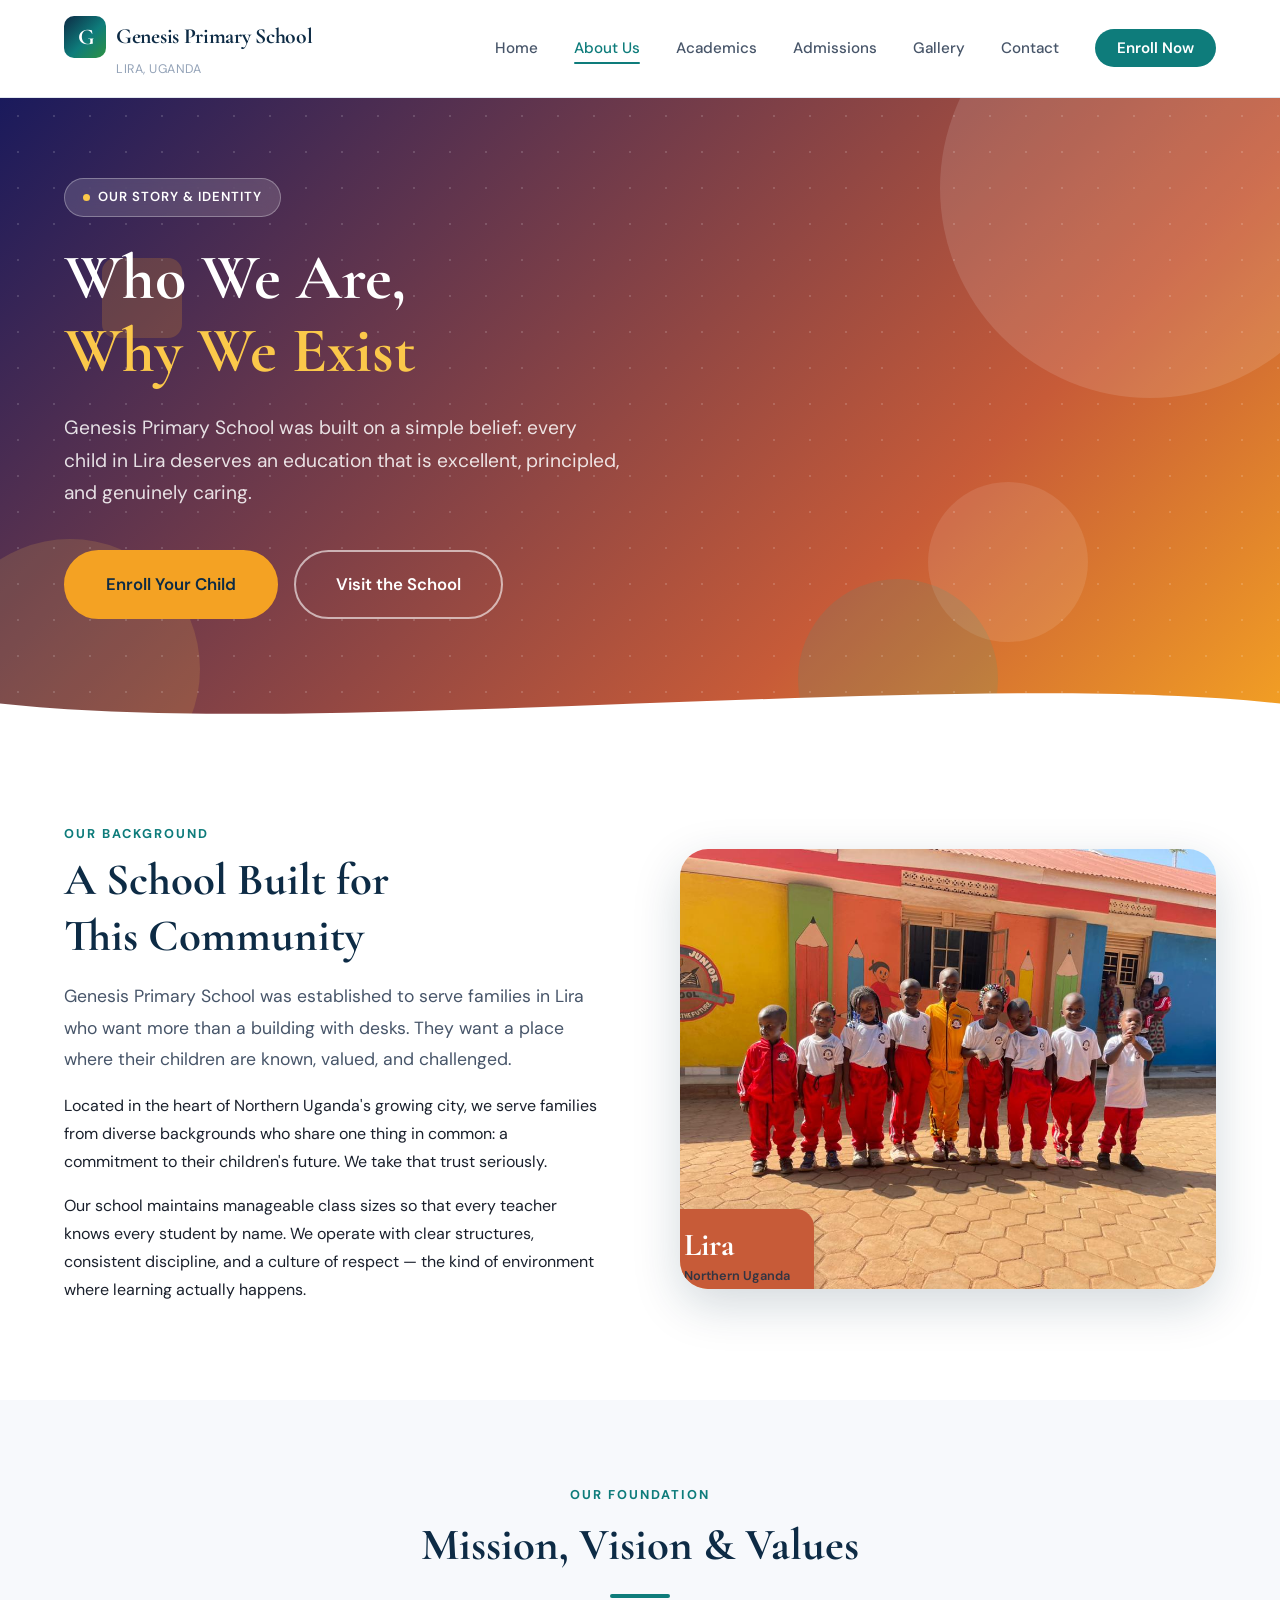
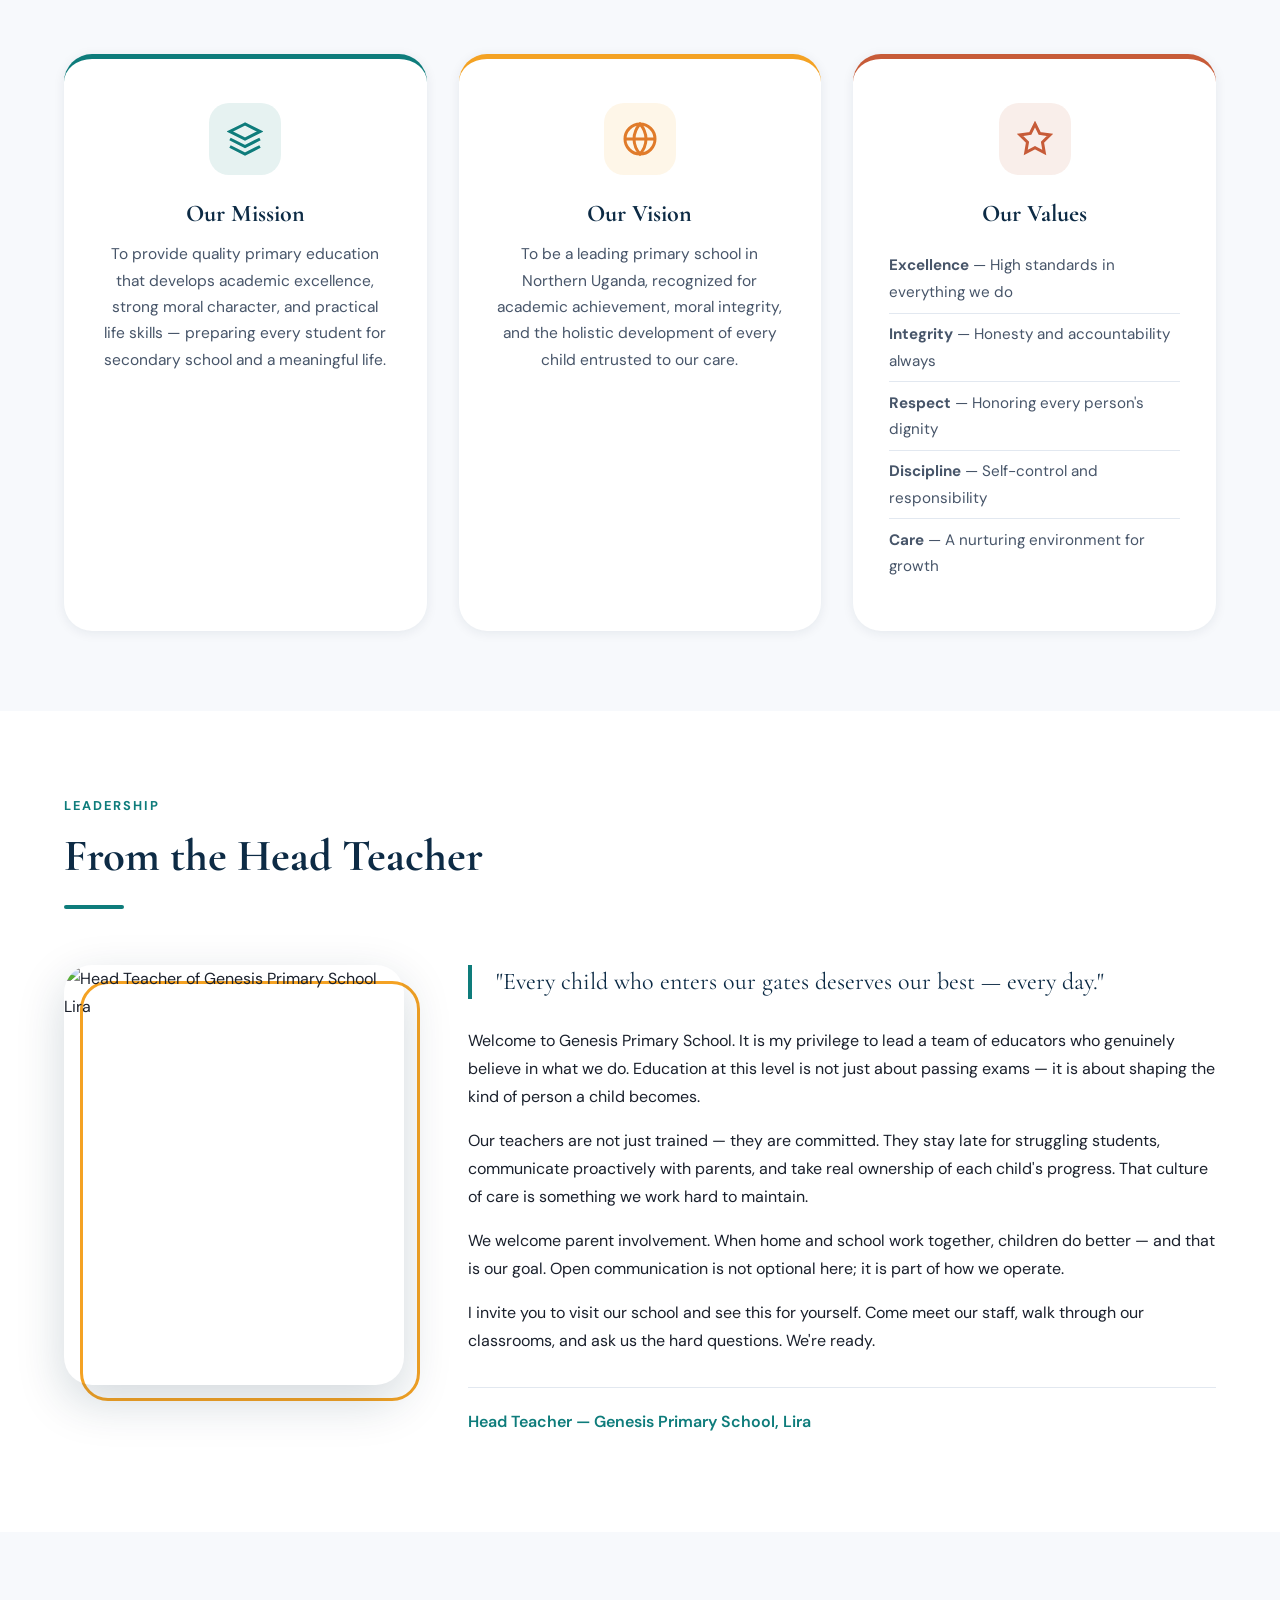
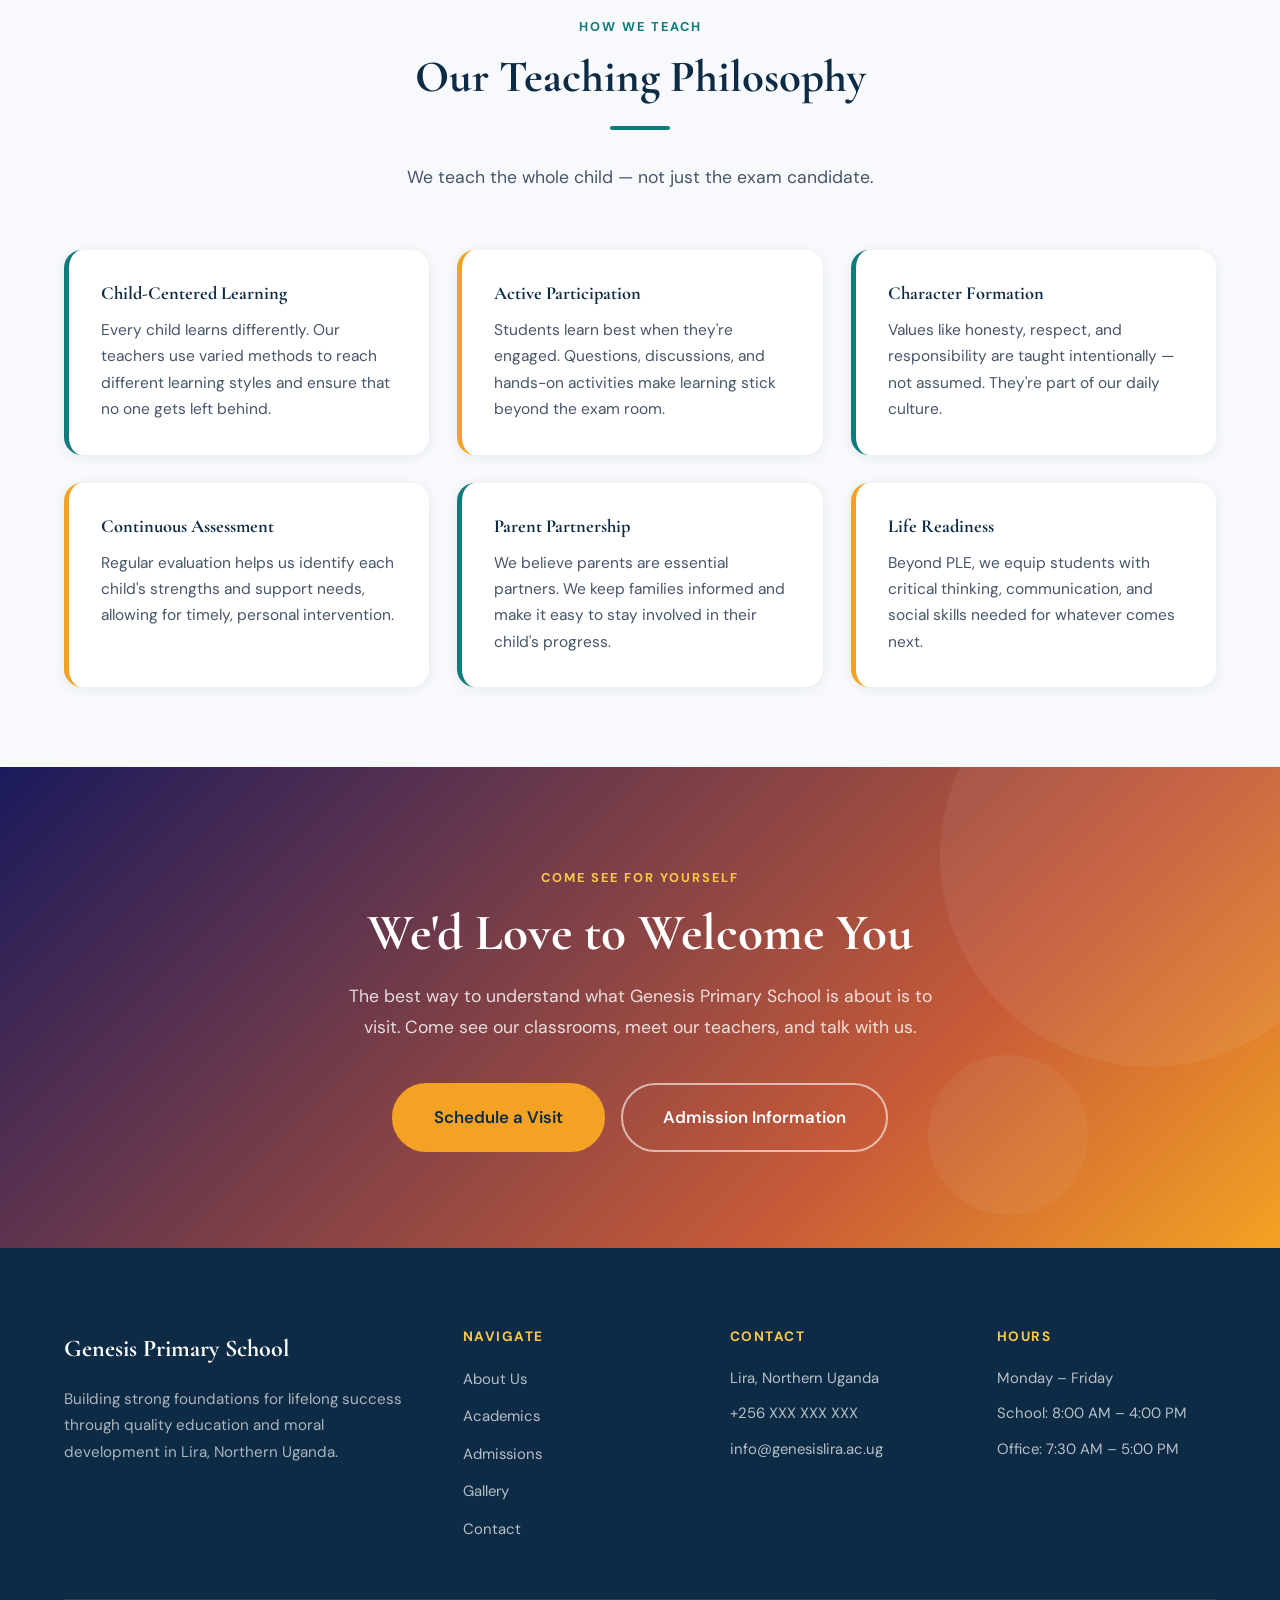
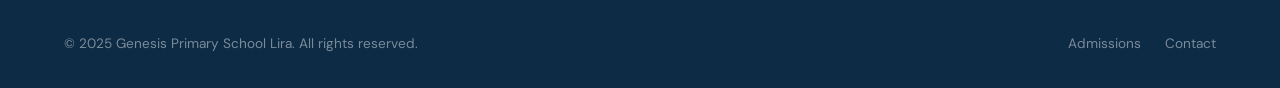
==== commit 2cbaaeb2: "Adding Pictures" ====
--- a/about.html
+++ b/about.html
@@ -105,7 +105,7 @@
       </div>
       <div class="split-media reveal reveal-delay-2">
         <div class="media-frame">
-          <img src="images/school-exterior.jpg" alt="Genesis Primary School building and compound in Lira Uganda">
+          <img src="images/pic1.jpeg" alt="Genesis Primary School building and compound in Lira Uganda">
           <div class="media-badge" style="background: var(--terracotta); color: white;">
             <strong>Lira</strong>
             <span>Northern Uganda</span>
